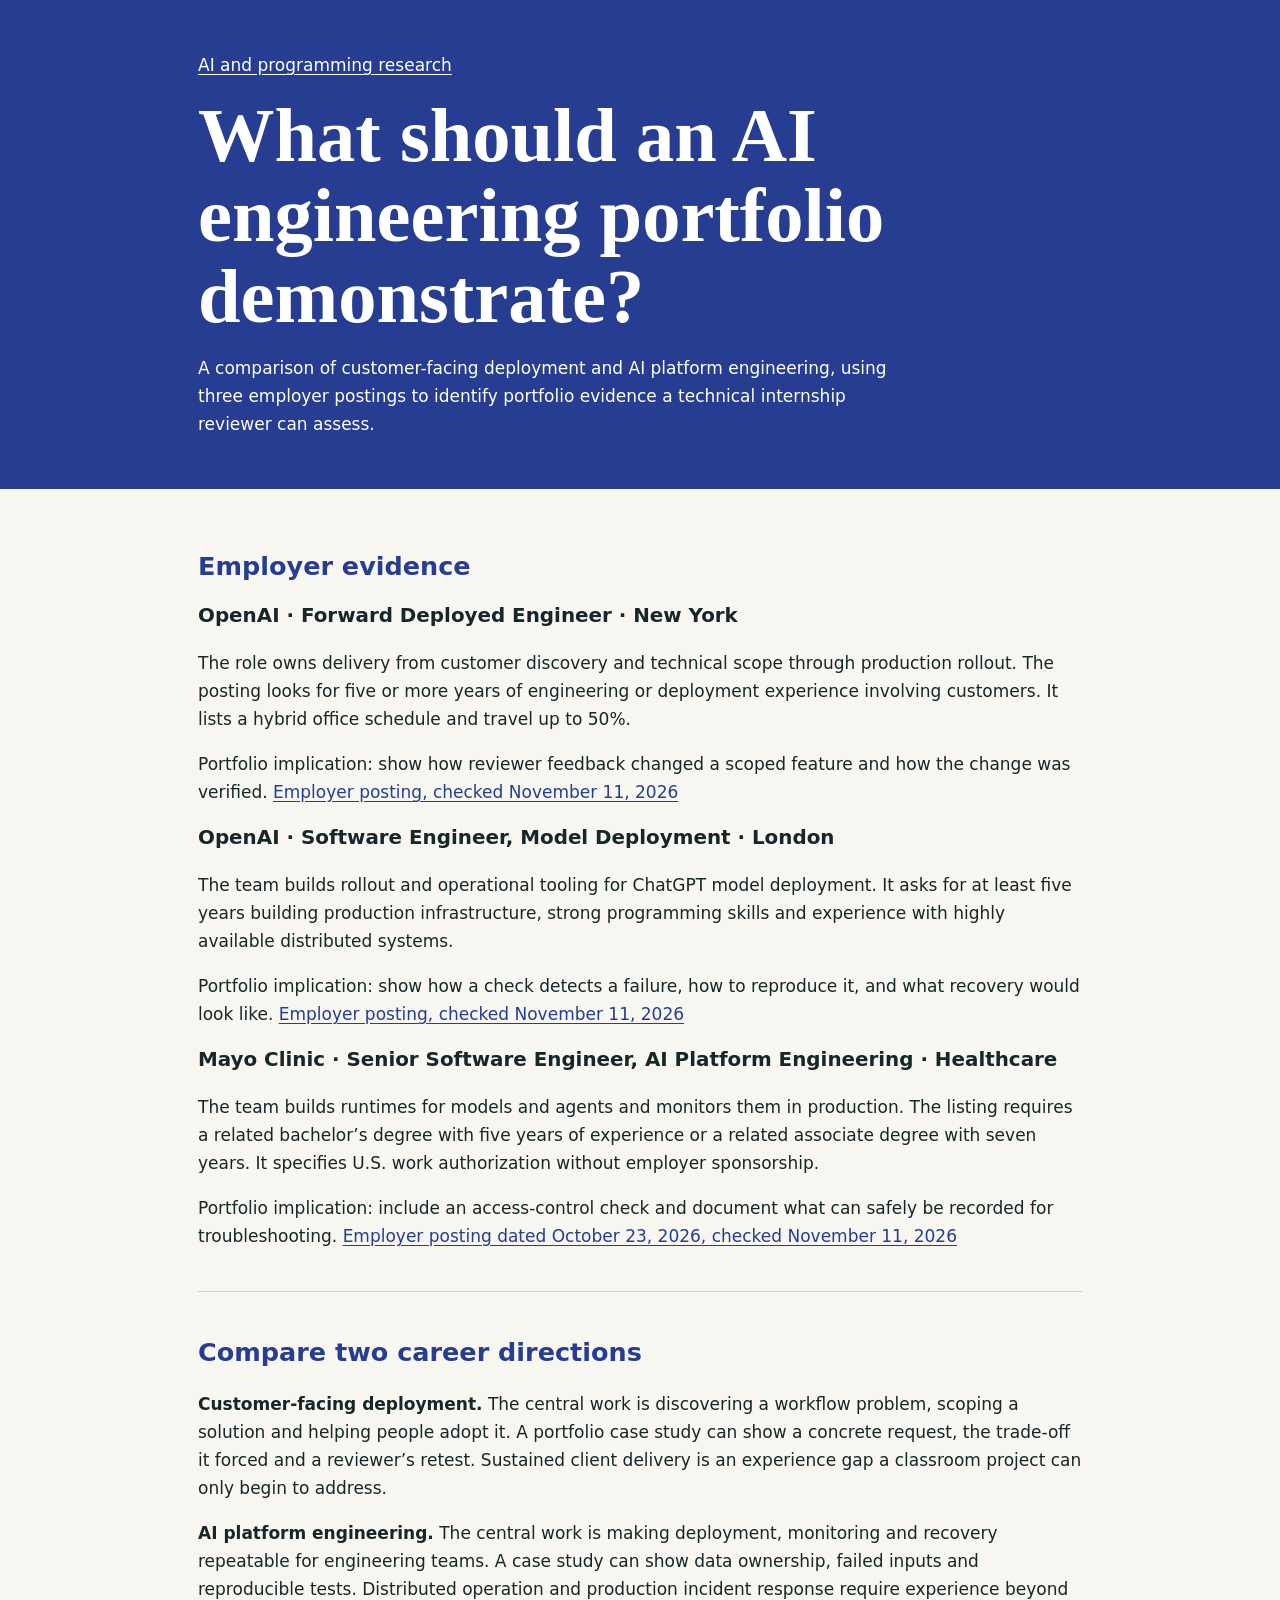
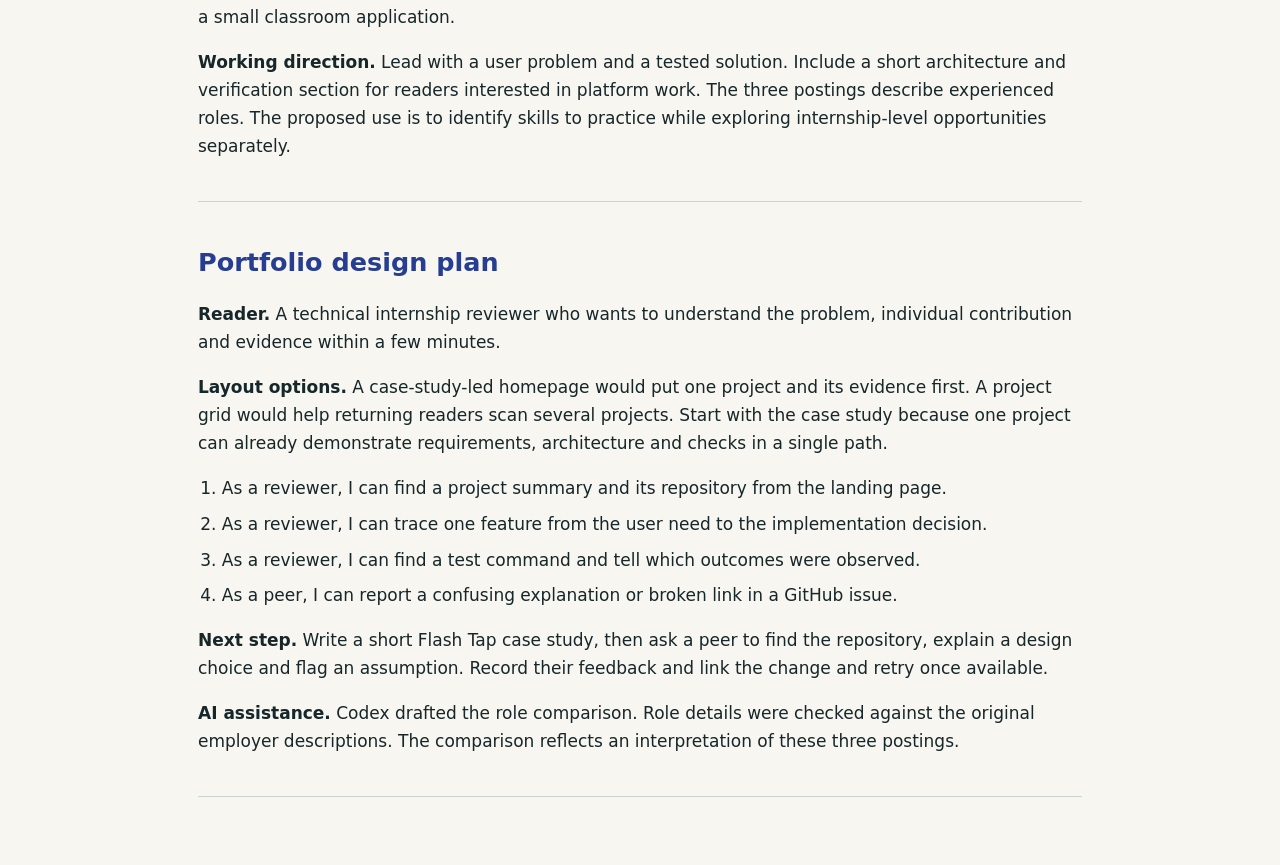
==== career.html @ 911b23c1 "Add IS218 Review 1 research sites" ====
<!doctype html>
<html lang="en">
<head>
  <meta charset="utf-8">
  <meta name="viewport" content="width=device-width, initial-scale=1">
  <title>IS218 Career Research · AI Engineering</title>
  <link rel="stylesheet" href="style.css">
</head>
<body class="career">
<header>
  <nav aria-label="Companion research"><a href="creative.html">AI and programming research</a></nav>
  <h1>What should an AI engineering portfolio demonstrate?</h1>
  <p>A comparison of customer-facing deployment and AI platform engineering, using three employer postings to identify portfolio evidence a technical internship reviewer can assess.</p>
</header>
<main>
  <section>
    <h2>Employer evidence</h2>
    <article>
      <h3>OpenAI · Forward Deployed Engineer · New York</h3>
      <p>The role owns delivery from customer discovery and technical scope through production rollout. The posting looks for five or more years of engineering or deployment experience involving customers. It lists a hybrid office schedule and travel up to 50%.</p>
      <p>Portfolio implication: show how reviewer feedback changed a scoped feature and how the change was verified. <a href="https://openai.com/careers/forward-deployed-engineer-%28fde%29-nyc-new-york-city/">Employer posting, checked November 11, 2026</a></p>
    </article>
    <article>
      <h3>OpenAI · Software Engineer, Model Deployment · London</h3>
      <p>The team builds rollout and operational tooling for ChatGPT model deployment. It asks for at least five years building production infrastructure, strong programming skills and experience with highly available distributed systems.</p>
      <p>Portfolio implication: show how a check detects a failure, how to reproduce it, and what recovery would look like. <a href="https://openai.com/careers/software-engineer-model-deployment-chatgpt-engineering-london-uk/">Employer posting, checked November 11, 2026</a></p>
    </article>
    <article>
      <h3>Mayo Clinic · Senior Software Engineer, AI Platform Engineering · Healthcare</h3>
      <p>The team builds runtimes for models and agents and monitors them in production. The listing requires a related bachelor’s degree with five years of experience or a related associate degree with seven years. It specifies U.S. work authorization without employer sponsorship.</p>
      <p>Portfolio implication: include an access-control check and document what can safely be recorded for troubleshooting. <a href="https://jobs.mayoclinic.org/job/rochester/senior-software-engineer-ai-platform-engineering/33647/102359411952">Employer posting dated October 23, 2026, checked November 11, 2026</a></p>
    </article>
  </section>
  <section>
    <h2>Compare two career directions</h2>
    <p><strong>Customer-facing deployment.</strong> The central work is discovering a workflow problem, scoping a solution and helping people adopt it. A portfolio case study can show a concrete request, the trade-off it forced and a reviewer’s retest. Sustained client delivery is an experience gap a classroom project can only begin to address.</p>
    <p><strong>AI platform engineering.</strong> The central work is making deployment, monitoring and recovery repeatable for engineering teams. A case study can show data ownership, failed inputs and reproducible tests. Distributed operation and production incident response require experience beyond a small classroom application.</p>
    <p><strong>Working direction.</strong> Lead with a user problem and a tested solution. Include a short architecture and verification section for readers interested in platform work. The three postings describe experienced roles. The proposed use is to identify skills to practice while exploring internship-level opportunities separately.</p>
  </section>
  <section>
    <h2>Portfolio design plan</h2>
    <p><strong>Reader.</strong> A technical internship reviewer who wants to understand the problem, individual contribution and evidence within a few minutes.</p>
    <p><strong>Layout options.</strong> A case-study-led homepage would put one project and its evidence first. A project grid would help returning readers scan several projects. Start with the case study because one project can already demonstrate requirements, architecture and checks in a single path.</p>
    <ol>
      <li>As a reviewer, I can find a project summary and its repository from the landing page.</li>
      <li>As a reviewer, I can trace one feature from the user need to the implementation decision.</li>
      <li>As a reviewer, I can find a test command and tell which outcomes were observed.</li>
      <li>As a peer, I can report a confusing explanation or broken link in a GitHub issue.</li>
    </ol>
    <p><strong>Next step.</strong> Write a short Flash Tap case study, then ask a peer to find the repository, explain a design choice and flag an assumption. Record their feedback and link the change and retry once available.</p>
    <p><strong>AI assistance.</strong> Codex drafted the role comparison. Role details were checked against the original employer descriptions. The comparison reflects an interpretation of these three postings.</p>
  </section>
</main>
</body>
</html>
---- style.css ----
:root {
  color-scheme: light;
  font: 17px/1.65 system-ui, sans-serif;
  color: #162629;
  background: #f7f6f0;
  --accent: #006052;
}
body { margin: 0; }
.career { --accent: #263d91; }
header { background: var(--accent); color: white; padding: 3rem max(1.25rem, calc((100% - 52rem) / 2)); }
header p { max-width: 42rem; margin-bottom: 0; }
header a { color: inherit; }
h1 { font: 600 clamp(2.3rem, 7vw, 4.5rem)/1.05 Georgia, serif; margin: 1rem 0; }
main { max-width: 52rem; margin: auto; padding: 1rem 1.25rem 4rem; }
section { padding: 1.4rem 0; border-bottom: 1px solid #c9d4ce; }
h2, h3 { line-height: 1.25; }
h2 { color: var(--accent); }
a { color: var(--accent); text-underline-offset: .2em; overflow-wrap: anywhere; }
a:focus-visible { outline: 3px solid currentColor; outline-offset: 4px; }
ol, ul { padding-left: 1.4rem; }
li + li { margin-top: .45rem; }
.flow { padding: .9rem 1rem; background: #e8eee7; border-radius: .35rem; }
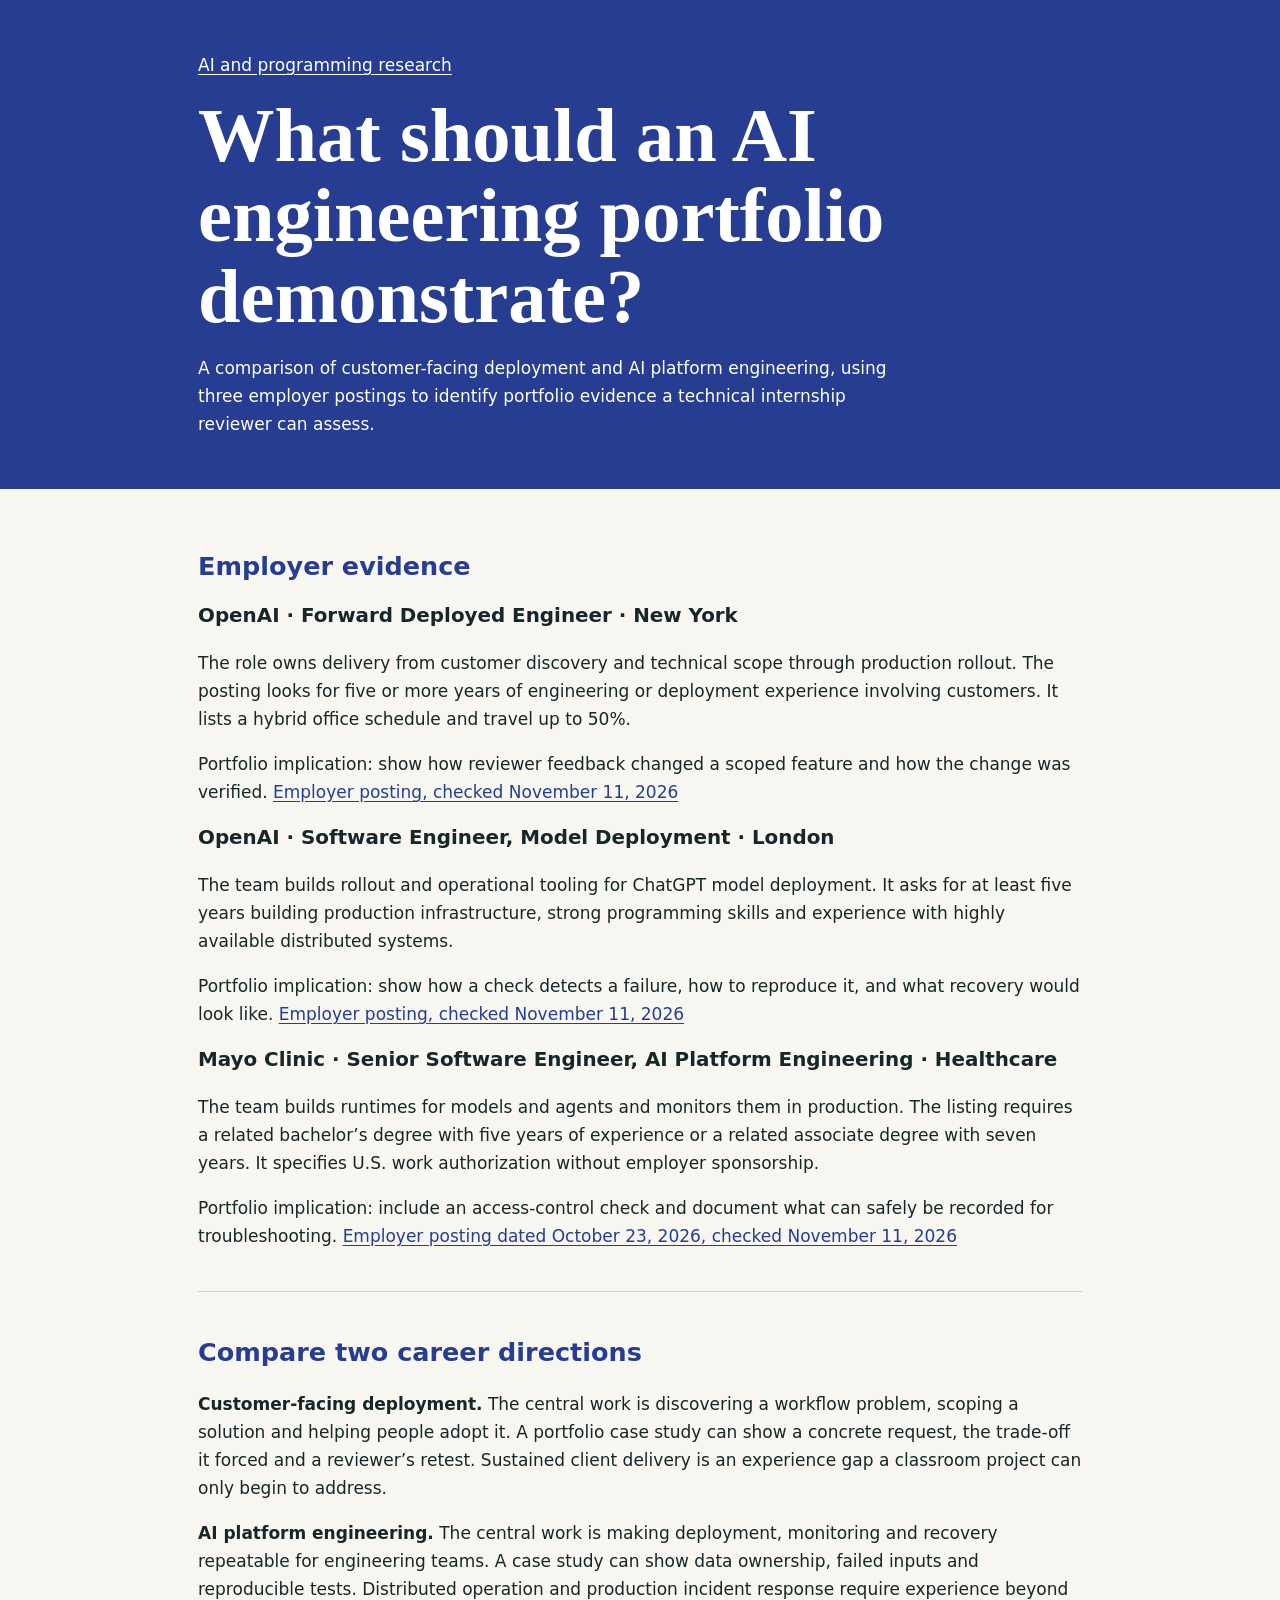
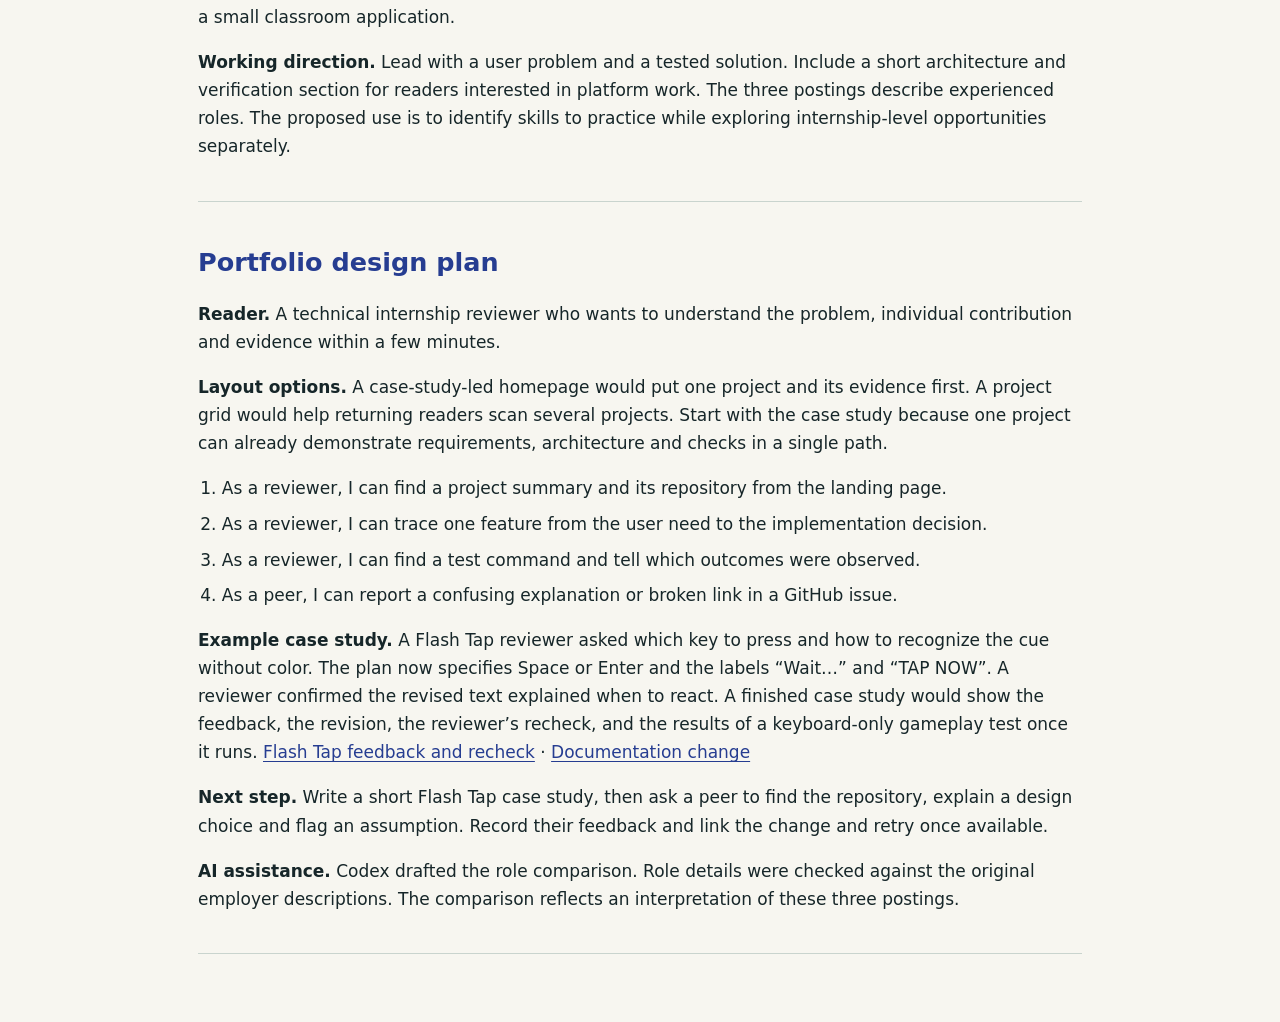
==== commit c581d470: "Add a concrete Flash Tap portfolio case study example" ====
--- a/career.html
+++ b/career.html
@@ -47,6 +47,7 @@
       <li>As a reviewer, I can find a test command and tell which outcomes were observed.</li>
       <li>As a peer, I can report a confusing explanation or broken link in a GitHub issue.</li>
     </ol>
+    <p><strong>Example case study.</strong> A Flash Tap reviewer asked which key to press and how to recognize the cue without color. The plan now specifies Space or Enter and the labels “Wait…” and “TAP NOW”. A reviewer confirmed the revised text explained when to react. A finished case study would show the feedback, the revision, the reviewer’s recheck, and the results of a keyboard-only gameplay test once it runs. <a href="https://github.com/ItxSue/is218-research/issues/1">Flash Tap feedback and recheck</a> · <a href="https://github.com/ItxSue/is218-research/commit/465731c">Documentation change</a></p>
     <p><strong>Next step.</strong> Write a short Flash Tap case study, then ask a peer to find the repository, explain a design choice and flag an assumption. Record their feedback and link the change and retry once available.</p>
     <p><strong>AI assistance.</strong> Codex drafted the role comparison. Role details were checked against the original employer descriptions. The comparison reflects an interpretation of these three postings.</p>
   </section>
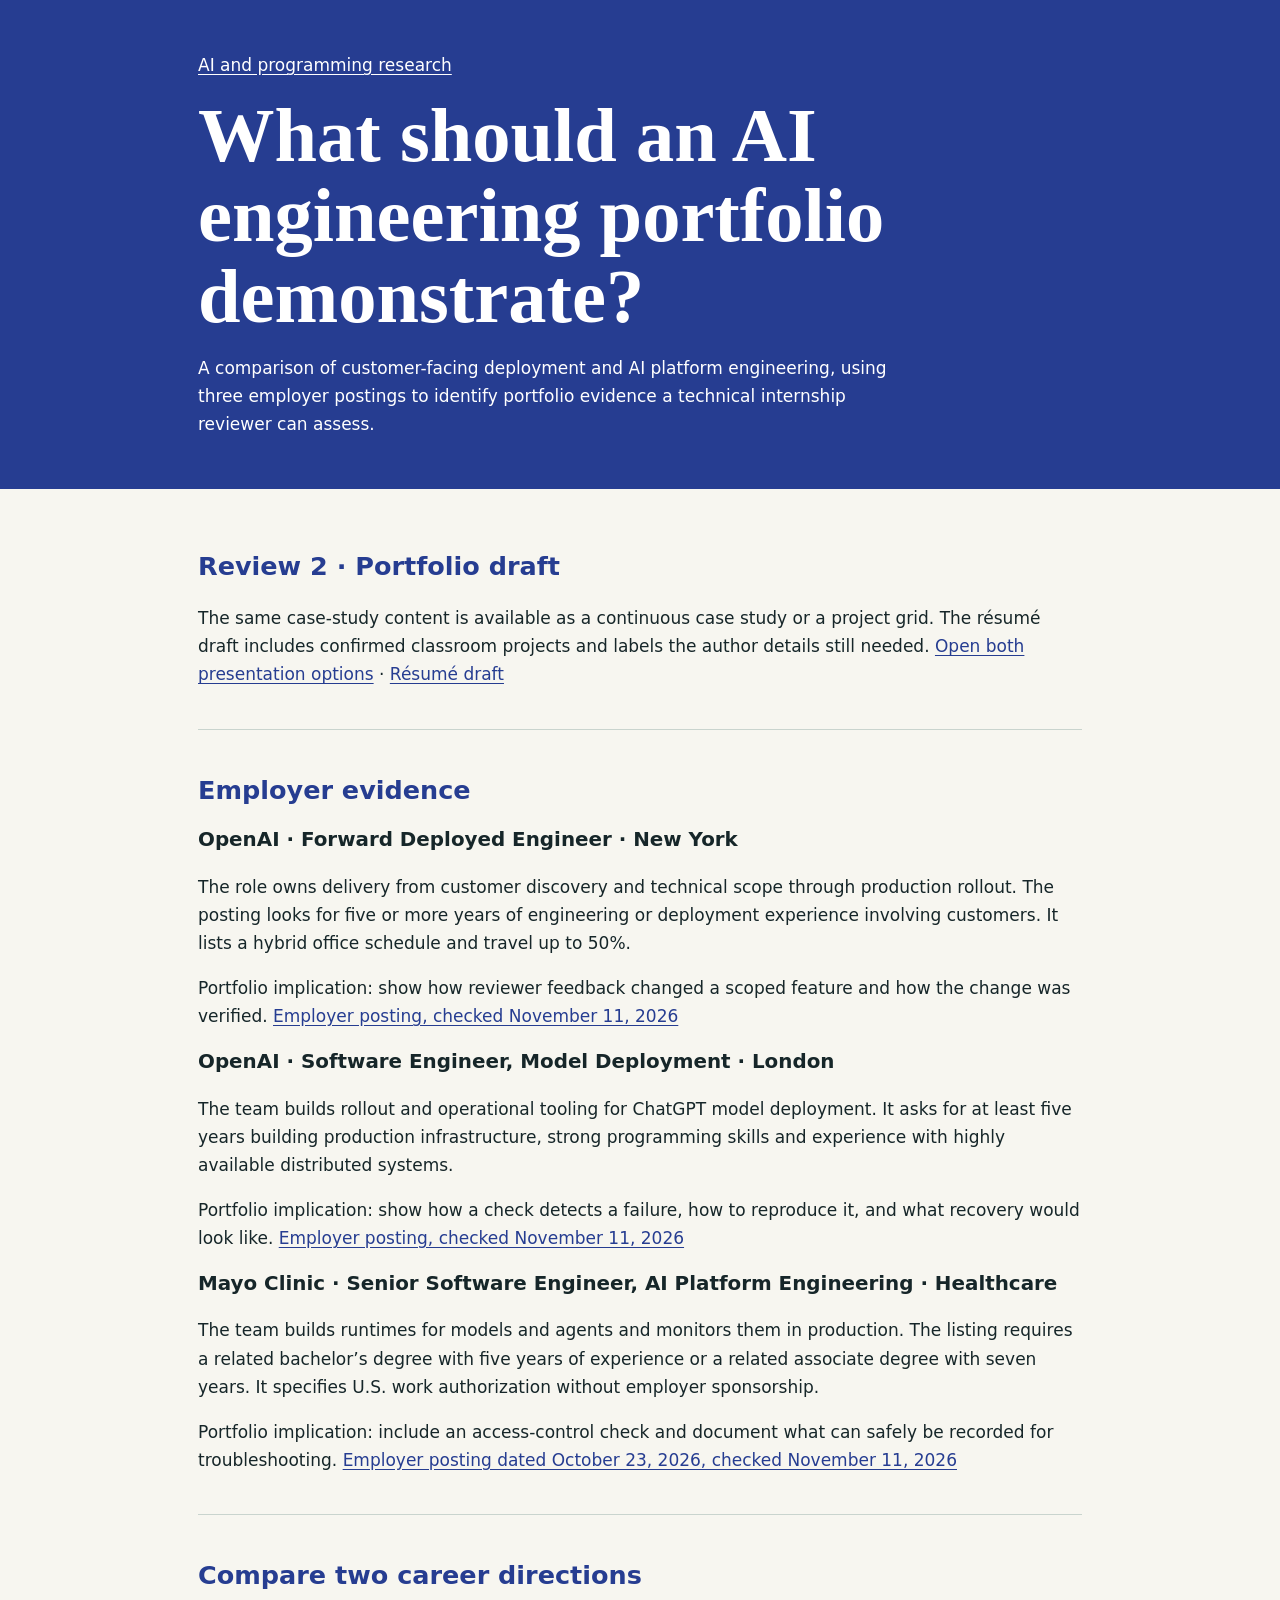
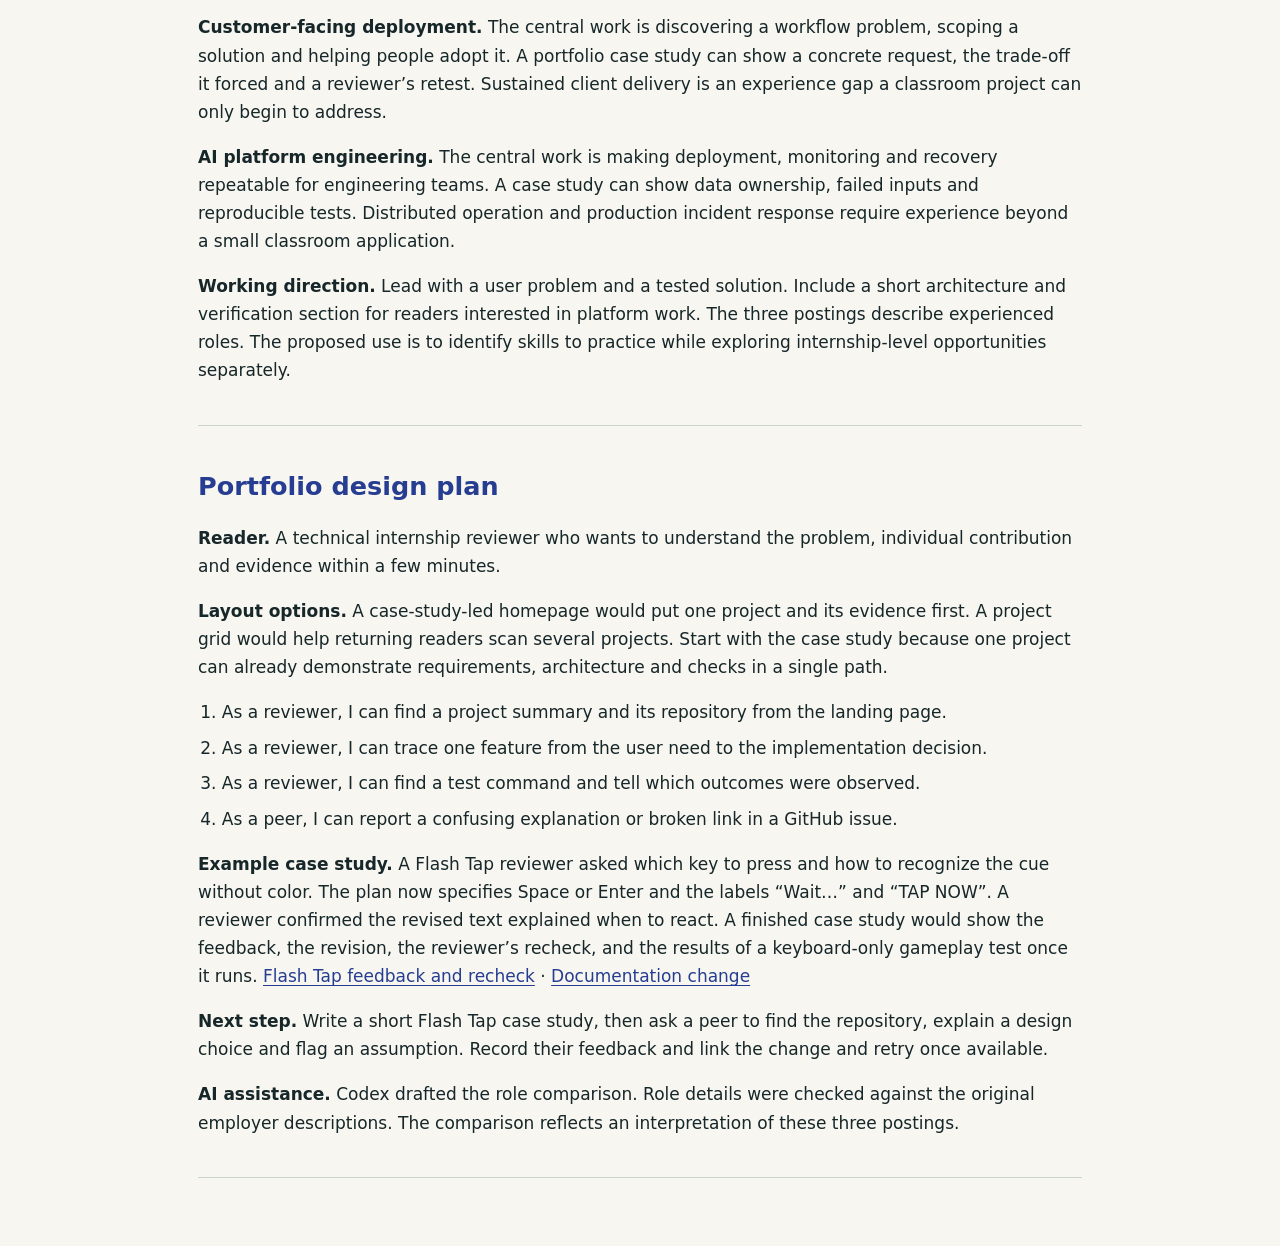
==== commit d372c83a: "Build Review 2 Flash Tap slice and portfolio draft" ====
--- a/career.html
+++ b/career.html
@@ -13,6 +13,7 @@
   <p>A comparison of customer-facing deployment and AI platform engineering, using three employer postings to identify portfolio evidence a technical internship reviewer can assess.</p>
 </header>
 <main>
+  <section><h2>Review 2 · Portfolio draft</h2><p>The same case-study content is available as a continuous case study or a project grid. The résumé draft includes confirmed classroom projects and labels the author details still needed. <a href="portfolio/">Open both presentation options</a> · <a href="portfolio/resume.html">Résumé draft</a></p></section>
   <section>
     <h2>Employer evidence</h2>
     <article>
